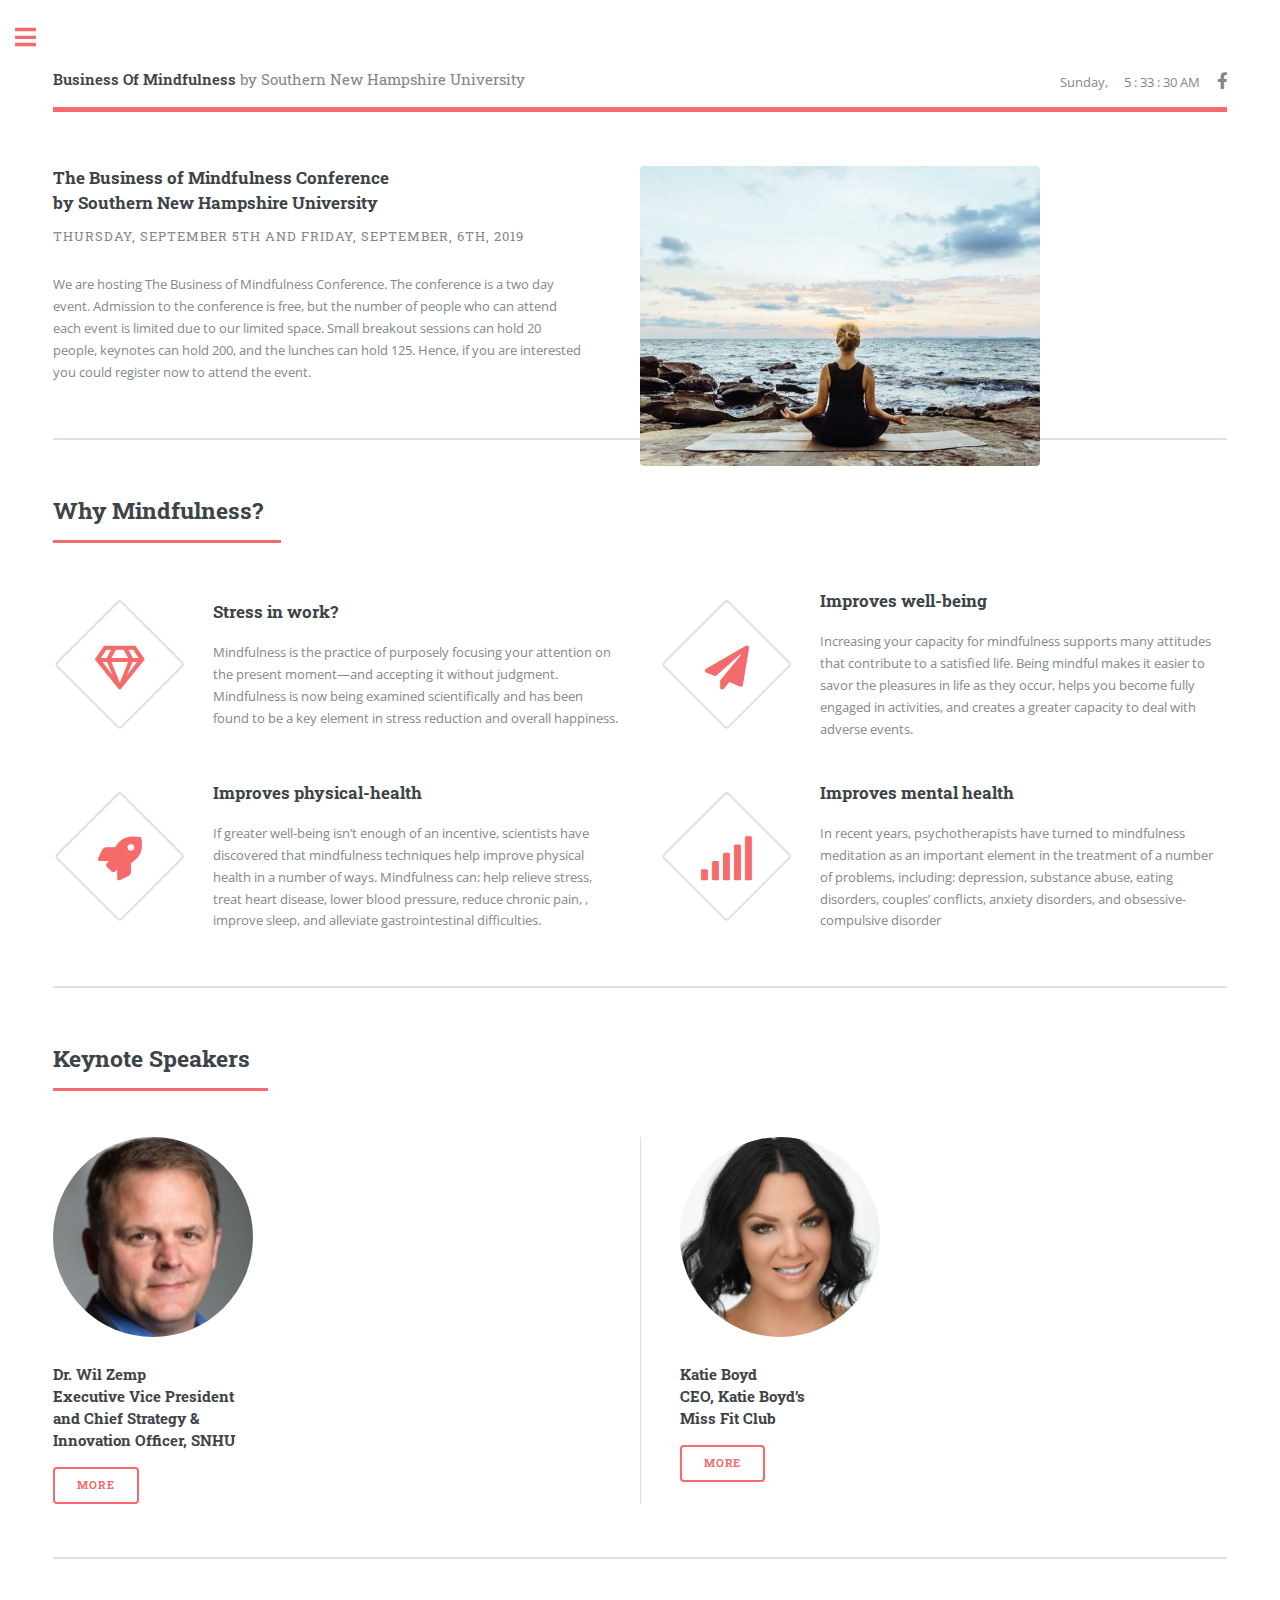
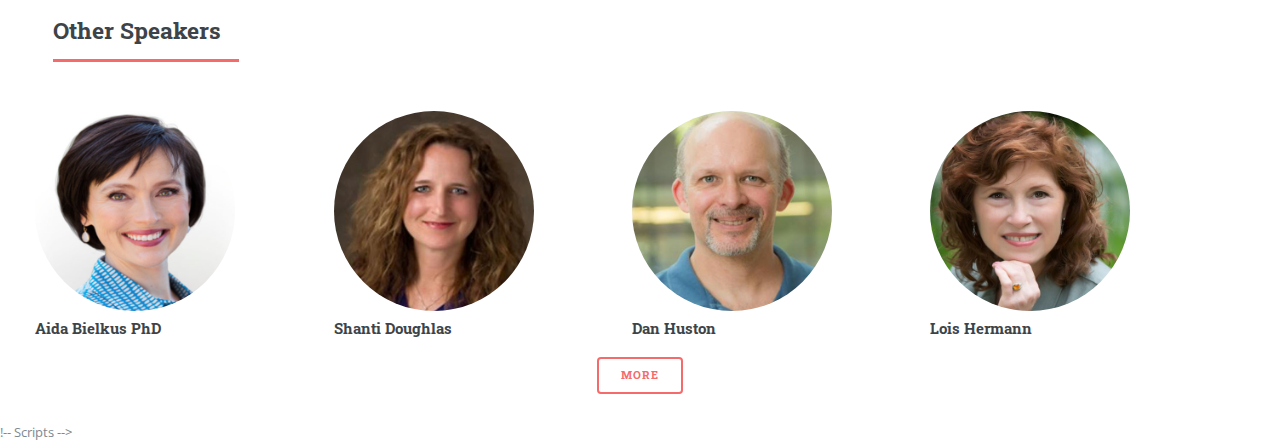
==== index.html @ 76f5b489 "First Version Commit" ====
<!DOCTYPE HTML>
<!--
	Editorial by HTML5 UP
	html5up.net | @ajlkn
	Free for personal and commercial use under the CCA 3.0 license (html5up.net/license)
-->
<html>
<head>
    <title>Business Of Mindfulness</title>
    <meta charset="utf-8"/>
    <meta name="viewport" content="width=device-width, initial-scale=1, user-scalable=no"/>
    <link rel="stylesheet" href="assets/css/main.css"/>
</head>
<body >



<!-- Wrapper -->
<div id="wrapper" >

    <!-- Main -->
    <div id="main">
        <div class="inner">
            <!-- Header -->
            <header id="header">
                <a href="index.html" class="logo"><strong>Business Of Mindfulness</strong> by Southern New Hampshire
                    University</a>
                <ul class="icons">
                    <li><span id="demo1"></span></li>
                    <li><span id="demo2"></span></li>
                    <li><a href="#" class="icon brands fa-facebook-f"><span class="label">Facebook</span></a></li>
                </ul>
            </header>



            <!-- Banner -->
            <section id="banner">
                <div class="content">
                    <header>
                        <h3>The Business of Mindfulness Conference<br/>
                            by Southern New Hampshire University</h3>
                        <p>Thursday, September 5th and Friday, September, 6th, 2019</p>
                    </header>
                    <p align="left">We are hosting The Business of Mindfulness Conference. The conference is a two day
                        event.
                        Admission to the conference is free, but the number of people who can
                        attend each event is limited due to our limited space. Small breakout sessions can hold 20
                        people, keynotes
                        can hold 200, and the lunches can hold 125. Hence, if you are interested you could
                        register now to attend the event.</p>
                </div>
                <span class="image"><img src="images/pic10.jpg" alt=""/></span>
            </section>

            <!-- Section -->
            <section>
                <header class="major">
                    <h2>Why Mindfulness?</h2>
                </header>
                <div class="features">
                    <article>
                        <span class="icon fa-gem"></span>
                        <div class="content">
                            <h3>Stress in work?</h3>
                            <p>
                                Mindfulness is the practice of purposely focusing your attention on the present
                                moment—and accepting it without judgment. Mindfulness is now being examined
                                scientifically and has been found to be a key element in stress reduction and overall
                                happiness.</p>
                        </div>
                    </article>
                    <article>
                        <span class="icon solid fa-paper-plane"></span>
                        <div class="content">
                            <h3>Improves well-being</h3>
                            <p>Increasing your capacity for mindfulness supports many attitudes that contribute to a
                                satisfied life. Being mindful makes it easier to savor the pleasures in life as they
                                occur, helps you become fully engaged in activities, and creates a greater capacity to
                                deal with adverse events.</p>
                        </div>
                    </article>
                    <article>
                        <span class="icon solid fa-rocket"></span>
                        <div class="content">
                            <h3>Improves physical-health</h3>
                            <p> If greater well-being isn’t enough of an incentive, scientists have discovered that
                                mindfulness techniques help improve physical health in a number of ways. Mindfulness
                                can: help relieve stress, treat heart disease, lower blood pressure, reduce chronic
                                pain, , improve sleep, and alleviate gastrointestinal difficulties.</p>
                        </div>
                    </article>
                    <article>
                        <span class="icon solid fa-signal"></span>
                        <div class="content">
                            <h3>Improves mental health</h3>
                            <p> In recent years, psychotherapists have turned to mindfulness meditation as an important
                                element in the treatment of a number of problems, including: depression, substance
                                abuse, eating disorders, couples’ conflicts, anxiety disorders, and obsessive-compulsive
                                disorder</p>
                        </div>
                    </article>
                </div>
            </section>

            <!-- Section -->
            <section>
                <header class="major">
                    <h2>Keynote Speakers</h2>
                </header>
                <div class="posts">


                    <article>
                        <a href="#" class="image"><img src="images/pic05.jpg"  alt="" /></a>
                        <h4>Dr. Wil Zemp<br>
                            Executive Vice President<br>
                            and Chief Strategy &<br>
                            Innovation Officer, SNHU</h4>

                        <ul class="actions">
                            <li><a href="speakers.html" class="button">More</a></li>
                        </ul>
                    </article>
                    <article>
                        <a href="#" class="image"><img src="images/pic06.jpg"  alt=""/></a>
                        <h4>Katie Boyd<br>
                            CEO, Katie Boyd’s<br>
                            Miss Fit Club
                        </h4>

                        <ul class="actions">
                            <li><a href="speakers.html" class="button">More</a></li>
                        </ul>
                    </article>
                </div>
            </section>

            <section>
                <header class="major">
                    <h2>Other Speakers</h2>
                </header>
                <div class="lastrow">

                    <div class="row">
                        <div class="column">

                            <img src="images/pic12.jpg" alt="" >
                            <h4>Aida Bielkus PhD<br></h4>
                        </div>
                        <div class="column">
                            <img src="images/pic13.jpg" alt="" >
                            <h4>Shanti Doughlas
                            </h4>
                        </div>
                        <div class="column">
                            <img src="images/pic14.jpg" alt="" >
                            <h4>Dan Huston</h4>
                        </div>
                        <div class="column">
                            <img src="images/pic15.jpg" alt="" >
                            <h4>Lois Hermann</h4>
                        </div>

                </div>
                </div>
                <div class="presentersmore">
                    <a href="speakers.html" class="button">More</a>
                </div>
            </section>

        </div>
    </div>

    <!-- Sidebar -->
    <div id="sidebar">
        <div class="inner">

            <!-- Search -->
            <section id="search" class="alt">
                <form method="post" action="#">
                    <input type="text" name="query" id="query" placeholder="Search"/>
                </form>
            </section>

            <!-- Menu -->
            <nav id="menu">
                <header class="major">
                    <h2>Menu</h2>
                </header>
                <ul>
                    <li><a href="index.html">Homepage</a></li>
                    <li><a href="details.html">Details</a></li>
                    <li>
                        <span class="opener">Mindfulness Team</span>
                        <ul>
                            <li><a href="#">Keynote Speakers </a></li>
                            <li><a href="#">Other Speakers</a></li>
                            <li><a href="Team.html">Team</a></li>
                        </ul>
                    </li>
                    <li><a href="registration.html">Registration</a></li>
                    
                </ul>
            </nav>

            <!-- Section -->
            <section>
                <header class="major">
                    <h2>More about SNHU</h2>
                </header>
                <div class="mini-posts">
                    <article>
                        <a href="#" class="image"><img src="images/pic09.jpg" alt=""/></a>

                    </article>
                    <article>
                        <a href="#" class="map">
                            <iframe src="https://www.google.com/maps/embed?pb=!1m18!1m12!1m3
                            !1d2916.0313027318794!2d-71.45537228507582!3d43.040772879147134!2m3!1f0!2
                            f0!3f0!3m2!1i1024!2i768!4f13.1!3m3!1m2!1s0x89e24595182c672d%3A0x1af9c9f4bffd579e!
                            2sSouthern+New+Hampshire+University!5e0!3m2!1sen!2sus!4v1564766347935!5m2!1sen!2sus"
                                    width="288" height="174" frameborder="0" style="border:0" allowfullscreen></iframe>
                        </a>

                    </article>
                    <article>
                        <iframe src="https://calendar.google.com/calendar/embed?src=ko98ft6c2knrm0hhfdl5lnqvik%40group.calendar.google.com&ctz=America%2FNew_York"
                                style="border: 0" width="288" height="174" frameborder="0" scrolling="no"></iframe>

                    </article>

                </div>

            </section>

            <!-- Section -->
            <section>
                <header class="major">
                    <h2>Get in touch</h2>
                </header>
                <p>Contact us to know more about the event and why you should register</p>
                <ul class="contact">
                    <li class="icon solid fa-envelope"><a href="#">information@mindfulness.com</a></li>
                    <li class="icon solid fa-phone">(603)4503-345</li>
                    <li class="icon solid fa-home">2500 N River Rd,<br/>
                        Hooksett, NH 03106
                    </li>
                </ul>
            </section>

            <!-- Footer -->
            <footer id="footer">
                <p class="copyright">&copy; Untitled. All rights reserved, Developer: Shova Niraula </p>
            </footer>

        </div>
    </div>

</div>
!-- Scripts -->
<script src="assets/js/jquery.min.js"></script>
<script src="assets/js/browser.min.js"></script>
<script src="assets/js/breakpoints.min.js"></script>
<script src="assets/js/util.js"></script>
<script src="assets/js/main.js"></script>
<script src="assets/js/datetime.js"></script>
<script src="assets/js/readmore.js"></script>
</body>
</html>
---- assets/css/main.css ----
@import url(fontawesome-all.min.css);
@import url("https://fonts.googleapis.com/css?family=Open+Sans:400,600,400italic,600italic|Roboto+Slab:400,700");

/*
	Editorial by HTML5 UP
	html5up.net | @ajlkn
	Free for personal and commercial use under the CCA 3.0 license (html5up.net/license)
*/

html, body, div, span, applet, object,
iframe, h1, h2, h3, h4, h5, h6, p, blockquote,
pre, a, abbr, acronym, address, big, cite,
code, del, dfn, em, img, ins, kbd, q, s, samp,
small, strike, strong, sub, sup, tt, var, b,
u, i, center, dl, dt, dd, ol, ul, li, fieldset,
form, label, legend, table, caption, tbody,
tfoot, thead, tr, th, td, article, aside,
canvas, details, embed, figure, figcaption,
footer, header, hgroup, menu, nav, output, ruby,
section, summary, time, mark, audio, video {
	margin: 0;
	padding: 0;
	border: 0;
	font-size: 100%;
	font: inherit;
	vertical-align: baseline;}

article, aside, details, figcaption, figure,
footer, header, hgroup, menu, nav, section {
	display: block;}

body {
	line-height: 1;
}

ol, ul {
	list-style: none;
}

blockquote, q {
	quotes: none;
}

	blockquote:before, blockquote:after, q:before, q:after {
		content: '';
		content: none;
	}

table {
	border-collapse: collapse;
	border-spacing: 0;
}

body {
	-webkit-text-size-adjust: none;
}

mark {
	background-color: transparent;
	color: inherit;
}

input::-moz-focus-inner {
	border: 0;
	padding: 0;
}

input, select, textarea {
	-moz-appearance: none;
	-webkit-appearance: none;
	-ms-appearance: none;
	appearance: none;
}

/* Basic */

	@-ms-viewport {
		width: device-width;
	}

	body {
		-ms-overflow-style: scrollbar;
	}

	@media screen and (max-width: 480px) {

		html, body {
			min-width: 320px;
		}

	}

	html {
		box-sizing: border-box;
	}

	*, *:before, *:after {
		box-sizing: inherit;
	}

	body {
		background: #ffffff;
	}

		body.is-preload *, body.is-preload *:before, body.is-preload *:after, body.is-resizing *, body.is-resizing *:before, body.is-resizing *:after {
			-moz-animation: none !important;
			-webkit-animation: none !important;
			-ms-animation: none !important;
			animation: none !important;
			-moz-transition: none !important;
			-webkit-transition: none !important;
			-ms-transition: none !important;
			transition: none !important;
		}

/* Type */

	body, input, select, textarea {
		color: #7f888f;
		font-family: "Open Sans", sans-serif;
		font-size: 13pt;
		font-weight: 400;
		line-height: 1.65;
	}

		@media screen and (max-width: 1680px) {

			body, input, select, textarea {
				font-size: 11pt;
			}

		}

		@media screen and (max-width: 1280px) {

			body, input, select, textarea {
				font-size: 10pt;
			}

		}

		@media screen and (max-width: 360px) {

			body, input, select, textarea {
				font-size: 9pt;
			}

		}

	a {
		-moz-transition: color 0.2s ease-in-out, border-bottom-color 0.2s ease-in-out;
		-webkit-transition: color 0.2s ease-in-out, border-bottom-color 0.2s ease-in-out;
		-ms-transition: color 0.2s ease-in-out, border-bottom-color 0.2s ease-in-out;
		transition: color 0.2s ease-in-out, border-bottom-color 0.2s ease-in-out;
		border-bottom: dotted 1px;
		color: #f56a6a;
		text-decoration: none;
	}

		a:hover {
			border-bottom-color: #f56a6a;
			color: #f56a6a !important;
		}

			a:hover strong {
				color: inherit;
			}

	strong, b {
		color: #3d4449;
		font-weight: 600;
	}

	em, i {
		font-style: italic;
	}

	p {
		margin: 0 0 2em 0;
	}

	h1, h2, h3, h4, h5, h6 {
		color: #3d4449;
		font-family: "Roboto Slab", serif;
		font-weight: 700;
		line-height: 1.5;
		margin: 0 0 1em 0;
	}

		h1 a, h2 a, h3 a, h4 a, h5 a, h6 a {
			color: inherit;
			text-decoration: none;
			border-bottom: 0;
		}

	h1 {
		font-size: 4em;
		margin: 0 0 0.5em 0;
		line-height: 1.3;
	}

	h2 {
		font-size: 1.75em;
	}

	h3 {
		font-size: 1.25em;
	}

	h4 {
		font-size: 1.1em;
	}

	h5 {
		font-size: 0.9em;
	}

	h6 {
		font-size: 0.7em;
	}

	@media screen and (max-width: 1680px) {

		h1 {
			font-size: 3.5em;
		}

	}

	@media screen and (max-width: 980px) {

		h1 {
			font-size: 3.25em;
		}

	}

	@media screen and (max-width: 736px) {

		h1 {
			font-size: 2em;
			line-height: 1.4;
		}

		h2 {
			font-size: 1.5em;
		}

	}

	sub {
		font-size: 0.8em;
		position: relative;
		top: 0.5em;
	}

	sup {
		font-size: 0.8em;
		position: relative;
		top: -0.5em;
	}

	blockquote {
		border-left: solid 3px rgba(210, 215, 217, 0.75);
		font-style: italic;
		margin: 0 0 2em 0;
		padding: 0.5em 0 0.5em 2em;
	}

	code {
		background: rgba(230, 235, 237, 0.25);
		border-radius: 0.375em;
		border: solid 1px rgba(210, 215, 217, 0.75);
		font-family: "Courier New", monospace;
		font-size: 0.9em;
		margin: 0 0.25em;
		padding: 0.25em 0.65em;
	}

	pre {
		-webkit-overflow-scrolling: touch;
		font-family: "Courier New", monospace;
		font-size: 0.9em;
		margin: 0 0 2em 0;
	}

		pre code {
			display: block;
			line-height: 1.75;
			padding: 1em 1.5em;
			overflow-x: auto;
		}

	hr {
		border: 0;
		border-bottom: solid 1px rgba(210, 215, 217, 0.75);
		margin: 2em 0;
	}

		hr.major {
			margin: 3em 0;
		}

	.align-left {
		text-align: left;
	}

	.align-center {
		text-align: center;
	}

	.align-right {
		text-align: right;
	}

/* Row */

	.row {
		display: flex;
		flex-wrap: wrap;
		box-sizing: border-box;
		align-items: stretch;
	}

		.row > * {
			box-sizing: border-box;
		}

		.row.gtr-uniform > * > :last-child {
			margin-bottom: 0;
		}

		.row.aln-left {
			justify-content: flex-start;
		}

		.row.aln-center {
			justify-content: center;
		}

		.row.aln-right {
			justify-content: flex-end;
		}

		.row.aln-top {
			align-items: flex-start;
		}

		.row.aln-middle {
			align-items: center;
		}

		.row.aln-bottom {
			align-items: flex-end;
		}

		.row > .imp {
			order: -1;
		}

		.row > .col-1 {
			width: 8.33333%;
		}

		.row > .off-1 {
			margin-left: 8.33333%;
		}

		.row > .col-2 {
			width: 16.66667%;
		}

		.row > .off-2 {
			margin-left: 16.66667%;
		}

		.row > .col-3 {
			width: 25%;
		}

		.row > .off-3 {
			margin-left: 25%;
		}

		.row > .col-4 {
			width: 33.33333%;
		}

		.row > .off-4 {
			margin-left: 33.33333%;
		}

		.row > .col-5 {
			width: 41.66667%;
		}

		.row > .off-5 {
			margin-left: 41.66667%;
		}

		.row > .col-6 {
			width: 50%;
		}

		.row > .off-6 {
			margin-left: 50%;
		}

		.row > .col-7 {
			width: 58.33333%;
		}

		.row > .off-7 {
			margin-left: 58.33333%;
		}

		.row > .col-8 {
			width: 66.66667%;
		}

		.row > .off-8 {
			margin-left: 66.66667%;
		}

		.row > .col-9 {
			width: 75%;
		}

		.row > .off-9 {
			margin-left: 75%;
		}

		.row > .col-10 {
			width: 83.33333%;
		}

		.row > .off-10 {
			margin-left: 83.33333%;
		}

		.row > .col-11 {
			width: 91.66667%;
		}

		.row > .off-11 {
			margin-left: 91.66667%;
		}

		.row > .col-12 {
			width: 100%;
		}

		.row > .off-12 {
			margin-left: 100%;
		}

		.row.gtr-0 {
			margin-top: 0;
			margin-left: 0em;
		}

			.row.gtr-0 > * {
				padding: 0 0 0 0em;
			}

			.row.gtr-0.gtr-uniform {
				margin-top: 0em;
			}

				.row.gtr-0.gtr-uniform > * {
					padding-top: 0em;
				}

		.row.gtr-25 {
			margin-top: 0;
			margin-left: -0.375em;
		}

			.row.gtr-25 > * {
				padding: 0 0 0 0.375em;
			}

			.row.gtr-25.gtr-uniform {
				margin-top: -0.375em;
			}

				.row.gtr-25.gtr-uniform > * {
					padding-top: 0.375em;
				}

		.row.gtr-50 {
			margin-top: 0;
			margin-left: -0.75em;
		}

			.row.gtr-50 > * {
				padding: 0 0 0 0.75em;
			}

			.row.gtr-50.gtr-uniform {
				margin-top: -0.75em;
			}

				.row.gtr-50.gtr-uniform > * {
					padding-top: 0.75em;
				}

		.row {
			margin-top: 0;
			margin-left: -1.5em;
		}

			.row > * {
				padding: 0 0 0 1.5em;
			}

			.row.gtr-uniform {
				margin-top: -1.5em;
			}

				.row.gtr-uniform > * {
					padding-top: 1.5em;
				}

		.row.gtr-150 {
			margin-top: 0;
			margin-left: -2.25em;
		}

			.row.gtr-150 > * {
				padding: 0 0 0 2.25em;
			}

			.row.gtr-150.gtr-uniform {
				margin-top: -2.25em;
			}

				.row.gtr-150.gtr-uniform > * {
					padding-top: 2.25em;
				}

		.row.gtr-200 {
			margin-top: 0;
			margin-left: -3em;
		}

			.row.gtr-200 > * {
				padding: 0 0 0 3em;
			}

			.row.gtr-200.gtr-uniform {
				margin-top: -3em;
			}

				.row.gtr-200.gtr-uniform > * {
					padding-top: 3em;
				}

		@media screen and (max-width: 1680px) {

			.row {
				display: flex;
				flex-wrap: wrap;
				box-sizing: border-box;
				align-items: stretch;
			}

				.row > * {
					box-sizing: border-box;
				}

				.row.gtr-uniform > * > :last-child {
					margin-bottom: 0;
				}

				.row.aln-left {
					justify-content: flex-start;
				}

				.row.aln-center {
					justify-content: center;
				}

				.row.aln-right {
					justify-content: flex-end;
				}

				.row.aln-top {
					align-items: flex-start;
				}

				.row.aln-middle {
					align-items: center;
				}

				.row.aln-bottom {
					align-items: flex-end;
				}

				.row > .imp-xlarge {
					order: -1;
				}

				.row > .col-1-xlarge {
					width: 8.33333%;
				}

				.row > .off-1-xlarge {
					margin-left: 8.33333%;
				}

				.row > .col-2-xlarge {
					width: 16.66667%;
				}

				.row > .off-2-xlarge {
					margin-left: 16.66667%;
				}

				.row > .col-3-xlarge {
					width: 25%;
				}

				.row > .off-3-xlarge {
					margin-left: 25%;
				}

				.row > .col-4-xlarge {
					width: 33.33333%;
				}

				.row > .off-4-xlarge {
					margin-left: 33.33333%;
				}

				.row > .col-5-xlarge {
					width: 41.66667%;
				}

				.row > .off-5-xlarge {
					margin-left: 41.66667%;
				}

				.row > .col-6-xlarge {
					width: 50%;
				}

				.row > .off-6-xlarge {
					margin-left: 50%;
				}

				.row > .col-7-xlarge {
					width: 58.33333%;
				}

				.row > .off-7-xlarge {
					margin-left: 58.33333%;
				}

				.row > .col-8-xlarge {
					width: 66.66667%;
				}

				.row > .off-8-xlarge {
					margin-left: 66.66667%;
				}

				.row > .col-9-xlarge {
					width: 75%;
				}

				.row > .off-9-xlarge {
					margin-left: 75%;
				}

				.row > .col-10-xlarge {
					width: 83.33333%;
				}

				.row > .off-10-xlarge {
					margin-left: 83.33333%;
				}

				.row > .col-11-xlarge {
					width: 91.66667%;
				}

				.row > .off-11-xlarge {
					margin-left: 91.66667%;
				}

				.row > .col-12-xlarge {
					width: 100%;
				}

				.row > .off-12-xlarge {
					margin-left: 100%;
				}

				.row.gtr-0 {
					margin-top: 0;
					margin-left: 0em;
				}

					.row.gtr-0 > * {
						padding: 0 0 0 0em;
					}

					.row.gtr-0.gtr-uniform {
						margin-top: 0em;
					}

						.row.gtr-0.gtr-uniform > * {
							padding-top: 0em;
						}

				.row.gtr-25 {
					margin-top: 0;
					margin-left: -0.375em;
				}

					.row.gtr-25 > * {
						padding: 0 0 0 0.375em;
					}

					.row.gtr-25.gtr-uniform {
						margin-top: -0.375em;
					}

						.row.gtr-25.gtr-uniform > * {
							padding-top: 0.375em;
						}

				.row.gtr-50 {
					margin-top: 0;
					margin-left: -0.75em;
				}

					.row.gtr-50 > * {
						padding: 0 0 0 0.75em;
					}

					.row.gtr-50.gtr-uniform {
						margin-top: -0.75em;
					}

						.row.gtr-50.gtr-uniform > * {
							padding-top: 0.75em;
						}

				.row {
					margin-top: 0;
					margin-left: -1.5em;
				}

					.row > * {
						padding: 0 0 0 1.5em;
					}

					.row.gtr-uniform {
						margin-top: -1.5em;
					}

						.row.gtr-uniform > * {
							padding-top: 1.5em;
						}

				.row.gtr-150 {
					margin-top: 0;
					margin-left: -2.25em;
				}

					.row.gtr-150 > * {
						padding: 0 0 0 2.25em;
					}

					.row.gtr-150.gtr-uniform {
						margin-top: -2.25em;
					}

						.row.gtr-150.gtr-uniform > * {
							padding-top: 2.25em;
						}

				.row.gtr-200 {
					margin-top: 0;
					margin-left: -3em;
				}

					.row.gtr-200 > * {
						padding: 0 0 0 3em;
					}

					.row.gtr-200.gtr-uniform {
						margin-top: -3em;
					}

						.row.gtr-200.gtr-uniform > * {
							padding-top: 3em;
						}

		}

		@media screen and (max-width: 1280px) {

			.row {
				display: flex;
				flex-wrap: wrap;
				box-sizing: border-box;
				align-items: stretch;
			}

				.row > * {
					box-sizing: border-box;
				}

				.row.gtr-uniform > * > :last-child {
					margin-bottom: 0;
				}

				.row.aln-left {
					justify-content: flex-start;
				}

				.row.aln-center {
					justify-content: center;
				}

				.row.aln-right {
					justify-content: flex-end;
				}

				.row.aln-top {
					align-items: flex-start;
				}

				.row.aln-middle {
					align-items: center;
				}

				.row.aln-bottom {
					align-items: flex-end;
				}

				.row > .imp-large {
					order: -1;
				}

				.row > .col-1-large {
					width: 8.33333%;
				}

				.row > .off-1-large {
					margin-left: 8.33333%;
				}

				.row > .col-2-large {
					width: 16.66667%;
				}

				.row > .off-2-large {
					margin-left: 16.66667%;
				}

				.row > .col-3-large {
					width: 25%;
				}

				.row > .off-3-large {
					margin-left: 25%;
				}

				.row > .col-4-large {
					width: 33.33333%;
				}

				.row > .off-4-large {
					margin-left: 33.33333%;
				}

				.row > .col-5-large {
					width: 41.66667%;
				}

				.row > .off-5-large {
					margin-left: 41.66667%;
				}

				.row > .col-6-large {
					width: 50%;
				}

				.row > .off-6-large {
					margin-left: 50%;
				}

				.row > .col-7-large {
					width: 58.33333%;
				}

				.row > .off-7-large {
					margin-left: 58.33333%;
				}

				.row > .col-8-large {
					width: 66.66667%;
				}

				.row > .off-8-large {
					margin-left: 66.66667%;
				}

				.row > .col-9-large {
					width: 75%;
				}

				.row > .off-9-large {
					margin-left: 75%;
				}

				.row > .col-10-large {
					width: 83.33333%;
				}

				.row > .off-10-large {
					margin-left: 83.33333%;
				}

				.row > .col-11-large {
					width: 91.66667%;
				}

				.row > .off-11-large {
					margin-left: 91.66667%;
				}

				.row > .col-12-large {
					width: 100%;
				}

				.row > .off-12-large {
					margin-left: 100%;
				}

				.row.gtr-0 {
					margin-top: 0;
					margin-left: 0em;
				}

					.row.gtr-0 > * {
						padding: 0 0 0 0em;
					}

					.row.gtr-0.gtr-uniform {
						margin-top: 0em;
					}

						.row.gtr-0.gtr-uniform > * {
							padding-top: 0em;
						}

				.row.gtr-25 {
					margin-top: 0;
					margin-left: -0.375em;
				}

					.row.gtr-25 > * {
						padding: 0 0 0 0.375em;
					}

					.row.gtr-25.gtr-uniform {
						margin-top: -0.375em;
					}

						.row.gtr-25.gtr-uniform > * {
							padding-top: 0.375em;
						}

				.row.gtr-50 {
					margin-top: 0;
					margin-left: -0.75em;
				}

					.row.gtr-50 > * {
						padding: 0 0 0 0.75em;
					}

					.row.gtr-50.gtr-uniform {
						margin-top: -0.75em;
					}

						.row.gtr-50.gtr-uniform > * {
							padding-top: 0.75em;
						}

				.row {
					margin-top: 0;
					margin-left: -1.5em;
				}

					.row > * {
						padding: 0 0 0 1.5em;
					}

					.row.gtr-uniform {
						margin-top: -1.5em;
					}

						.row.gtr-uniform > * {
							padding-top: 1.5em;
						}

				.row.gtr-150 {
					margin-top: 0;
					margin-left: -2.25em;
				}

					.row.gtr-150 > * {
						padding: 0 0 0 2.25em;
					}

					.row.gtr-150.gtr-uniform {
						margin-top: -2.25em;
					}

						.row.gtr-150.gtr-uniform > * {
							padding-top: 2.25em;
						}

				.row.gtr-200 {
					margin-top: 0;
					margin-left: -3em;
				}

					.row.gtr-200 > * {
						padding: 0 0 0 3em;
					}

					.row.gtr-200.gtr-uniform {
						margin-top: -3em;
					}

						.row.gtr-200.gtr-uniform > * {
							padding-top: 3em;
						}

		}

		@media screen and (max-width: 980px) {

			.row {
				display: flex;
				flex-wrap: wrap;
				box-sizing: border-box;
				align-items: stretch;
			}

				.row > * {
					box-sizing: border-box;
				}

				.row.gtr-uniform > * > :last-child {
					margin-bottom: 0;
				}

				.row.aln-left {
					justify-content: flex-start;
				}

				.row.aln-center {
					justify-content: center;
				}

				.row.aln-right {
					justify-content: flex-end;
				}

				.row.aln-top {
					align-items: flex-start;
				}

				.row.aln-middle {
					align-items: center;
				}

				.row.aln-bottom {
					align-items: flex-end;
				}

				.row > .imp-medium {
					order: -1;
				}

				.row > .col-1-medium {
					width: 8.33333%;
				}

				.row > .off-1-medium {
					margin-left: 8.33333%;
				}

				.row > .col-2-medium {
					width: 16.66667%;
				}

				.row > .off-2-medium {
					margin-left: 16.66667%;
				}

				.row > .col-3-medium {
					width: 25%;
				}

				.row > .off-3-medium {
					margin-left: 25%;
				}

				.row > .col-4-medium {
					width: 33.33333%;
				}

				.row > .off-4-medium {
					margin-left: 33.33333%;
				}

				.row > .col-5-medium {
					width: 41.66667%;
				}

				.row > .off-5-medium {
					margin-left: 41.66667%;
				}

				.row > .col-6-medium {
					width: 50%;
				}

				.row > .off-6-medium {
					margin-left: 50%;
				}

				.row > .col-7-medium {
					width: 58.33333%;
				}

				.row > .off-7-medium {
					margin-left: 58.33333%;
				}

				.row > .col-8-medium {
					width: 66.66667%;
				}

				.row > .off-8-medium {
					margin-left: 66.66667%;
				}

				.row > .col-9-medium {
					width: 75%;
				}

				.row > .off-9-medium {
					margin-left: 75%;
				}

				.row > .col-10-medium {
					width: 83.33333%;
				}

				.row > .off-10-medium {
					margin-left: 83.33333%;
				}

				.row > .col-11-medium {
					width: 91.66667%;
				}

				.row > .off-11-medium {
					margin-left: 91.66667%;
				}

				.row > .col-12-medium {
					width: 100%;
				}

				.row > .off-12-medium {
					margin-left: 100%;
				}

				.row.gtr-0 {
					margin-top: 0;
					margin-left: 0em;
				}

					.row.gtr-0 > * {
						padding: 0 0 0 0em;
					}

					.row.gtr-0.gtr-uniform {
						margin-top: 0em;
					}

						.row.gtr-0.gtr-uniform > * {
							padding-top: 0em;
						}

				.row.gtr-25 {
					margin-top: 0;
					margin-left: -0.375em;
				}

					.row.gtr-25 > * {
						padding: 0 0 0 0.375em;
					}

					.row.gtr-25.gtr-uniform {
						margin-top: -0.375em;
					}

						.row.gtr-25.gtr-uniform > * {
							padding-top: 0.375em;
						}

				.row.gtr-50 {
					margin-top: 0;
					margin-left: -0.75em;
				}

					.row.gtr-50 > * {
						padding: 0 0 0 0.75em;
					}

					.row.gtr-50.gtr-uniform {
						margin-top: -0.75em;
					}

						.row.gtr-50.gtr-uniform > * {
							padding-top: 0.75em;
						}

				.row {
					margin-top: 0;
					margin-left: -1.5em;
				}

					.row > * {
						padding: 0 0 0 1.5em;
					}

					.row.gtr-uniform {
						margin-top: -1.5em;
					}

						.row.gtr-uniform > * {
							padding-top: 1.5em;
						}

				.row.gtr-150 {
					margin-top: 0;
					margin-left: -2.25em;
				}

					.row.gtr-150 > * {
						padding: 0 0 0 2.25em;
					}

					.row.gtr-150.gtr-uniform {
						margin-top: -2.25em;
					}

						.row.gtr-150.gtr-uniform > * {
							padding-top: 2.25em;
						}

				.row.gtr-200 {
					margin-top: 0;
					margin-left: -3em;
				}

					.row.gtr-200 > * {
						padding: 0 0 0 3em;
					}

					.row.gtr-200.gtr-uniform {
						margin-top: -3em;
					}

						.row.gtr-200.gtr-uniform > * {
							padding-top: 3em;
						}

		}

		@media screen and (max-width: 736px) {

			.row {
				display: flex;
				flex-wrap: wrap;
				box-sizing: border-box;
				align-items: stretch;
			}

				.row > * {
					box-sizing: border-box;
				}

				.row.gtr-uniform > * > :last-child {
					margin-bottom: 0;
				}

				.row.aln-left {
					justify-content: flex-start;
				}

				.row.aln-center {
					justify-content: center;
				}

				.row.aln-right {
					justify-content: flex-end;
				}

				.row.aln-top {
					align-items: flex-start;
				}

				.row.aln-middle {
					align-items: center;
				}

				.row.aln-bottom {
					align-items: flex-end;
				}

				.row > .imp-small {
					order: -1;
				}

				.row > .col-1-small {
					width: 8.33333%;
				}

				.row > .off-1-small {
					margin-left: 8.33333%;
				}

				.row > .col-2-small {
					width: 16.66667%;
				}

				.row > .off-2-small {
					margin-left: 16.66667%;
				}

				.row > .col-3-small {
					width: 25%;
				}

				.row > .off-3-small {
					margin-left: 25%;
				}

				.row > .col-4-small {
					width: 33.33333%;
				}

				.row > .off-4-small {
					margin-left: 33.33333%;
				}

				.row > .col-5-small {
					width: 41.66667%;
				}

				.row > .off-5-small {
					margin-left: 41.66667%;
				}

				.row > .col-6-small {
					width: 50%;
				}

				.row > .off-6-small {
					margin-left: 50%;
				}

				.row > .col-7-small {
					width: 58.33333%;
				}

				.row > .off-7-small {
					margin-left: 58.33333%;
				}

				.row > .col-8-small {
					width: 66.66667%;
				}

				.row > .off-8-small {
					margin-left: 66.66667%;
				}

				.row > .col-9-small {
					width: 75%;
				}

				.row > .off-9-small {
					margin-left: 75%;
				}

				.row > .col-10-small {
					width: 83.33333%;
				}

				.row > .off-10-small {
					margin-left: 83.33333%;
				}

				.row > .col-11-small {
					width: 91.66667%;
				}

				.row > .off-11-small {
					margin-left: 91.66667%;
				}

				.row > .col-12-small {
					width: 100%;
				}

				.row > .off-12-small {
					margin-left: 100%;
				}

				.row.gtr-0 {
					margin-top: 0;
					margin-left: 0em;
				}

					.row.gtr-0 > * {
						padding: 0 0 0 0em;
					}

					.row.gtr-0.gtr-uniform {
						margin-top: 0em;
					}

						.row.gtr-0.gtr-uniform > * {
							padding-top: 0em;
						}

				.row.gtr-25 {
					margin-top: 0;
					margin-left: -0.375em;
				}

					.row.gtr-25 > * {
						padding: 0 0 0 0.375em;
					}

					.row.gtr-25.gtr-uniform {
						margin-top: -0.375em;
					}

						.row.gtr-25.gtr-uniform > * {
							padding-top: 0.375em;
						}

				.row.gtr-50 {
					margin-top: 0;
					margin-left: -0.75em;
				}

					.row.gtr-50 > * {
						padding: 0 0 0 0.75em;
					}

					.row.gtr-50.gtr-uniform {
						margin-top: -0.75em;
					}

						.row.gtr-50.gtr-uniform > * {
							padding-top: 0.75em;
						}

				.row {
					margin-top: 0;
					margin-left: -1.5em;
				}

					.row > * {
						padding: 0 0 0 1.5em;
					}

					.row.gtr-uniform {
						margin-top: -1.5em;
					}

						.row.gtr-uniform > * {
							padding-top: 1.5em;
						}

				.row.gtr-150 {
					margin-top: 0;
					margin-left: -2.25em;
				}

					.row.gtr-150 > * {
						padding: 0 0 0 2.25em;
					}

					.row.gtr-150.gtr-uniform {
						margin-top: -2.25em;
					}

						.row.gtr-150.gtr-uniform > * {
							padding-top: 2.25em;
						}

				.row.gtr-200 {
					margin-top: 0;
					margin-left: -3em;
				}

					.row.gtr-200 > * {
						padding: 0 0 0 3em;
					}

					.row.gtr-200.gtr-uniform {
						margin-top: -3em;
					}

						.row.gtr-200.gtr-uniform > * {
							padding-top: 3em;
						}

		}

		@media screen and (max-width: 480px) {

			.row {
				display: flex;
				flex-wrap: wrap;
				box-sizing: border-box;
				align-items: stretch;
			}

				.row > * {
					box-sizing: border-box;
				}

				.row.gtr-uniform > * > :last-child {
					margin-bottom: 0;
				}

				.row.aln-left {
					justify-content: flex-start;
				}

				.row.aln-center {
					justify-content: center;
				}

				.row.aln-right {
					justify-content: flex-end;
				}

				.row.aln-top {
					align-items: flex-start;
				}

				.row.aln-middle {
					align-items: center;
				}

				.row.aln-bottom {
					align-items: flex-end;
				}

				.row > .imp-xsmall {
					order: -1;
				}

				.row > .col-1-xsmall {
					width: 8.33333%;
				}

				.row > .off-1-xsmall {
					margin-left: 8.33333%;
				}

				.row > .col-2-xsmall {
					width: 16.66667%;
				}

				.row > .off-2-xsmall {
					margin-left: 16.66667%;
				}

				.row > .col-3-xsmall {
					width: 25%;
				}

				.row > .off-3-xsmall {
					margin-left: 25%;
				}

				.row > .col-4-xsmall {
					width: 33.33333%;
				}

				.row > .off-4-xsmall {
					margin-left: 33.33333%;
				}

				.row > .col-5-xsmall {
					width: 41.66667%;
				}

				.row > .off-5-xsmall {
					margin-left: 41.66667%;
				}

				.row > .col-6-xsmall {
					width: 50%;
				}

				.row > .off-6-xsmall {
					margin-left: 50%;
				}

				.row > .col-7-xsmall {
					width: 58.33333%;
				}

				.row > .off-7-xsmall {
					margin-left: 58.33333%;
				}

				.row > .col-8-xsmall {
					width: 66.66667%;
				}

				.row > .off-8-xsmall {
					margin-left: 66.66667%;
				}

				.row > .col-9-xsmall {
					width: 75%;
				}

				.row > .off-9-xsmall {
					margin-left: 75%;
				}

				.row > .col-10-xsmall {
					width: 83.33333%;
				}

				.row > .off-10-xsmall {
					margin-left: 83.33333%;
				}

				.row > .col-11-xsmall {
					width: 91.66667%;
				}

				.row > .off-11-xsmall {
					margin-left: 91.66667%;
				}

				.row > .col-12-xsmall {
					width: 100%;
				}

				.row > .off-12-xsmall {
					margin-left: 100%;
				}

				.row.gtr-0 {
					margin-top: 0;
					margin-left: 0em;
				}

					.row.gtr-0 > * {
						padding: 0 0 0 0em;
					}

					.row.gtr-0.gtr-uniform {
						margin-top: 0em;
					}

						.row.gtr-0.gtr-uniform > * {
							padding-top: 0em;
						}

				.row.gtr-25 {
					margin-top: 0;
					margin-left: -0.375em;
				}

					.row.gtr-25 > * {
						padding: 0 0 0 0.375em;
					}

					.row.gtr-25.gtr-uniform {
						margin-top: -0.375em;
					}

						.row.gtr-25.gtr-uniform > * {
							padding-top: 0.375em;
						}

				.row.gtr-50 {
					margin-top: 0;
					margin-left: -0.75em;
				}

					.row.gtr-50 > * {
						padding: 0 0 0 0.75em;
					}

					.row.gtr-50.gtr-uniform {
						margin-top: -0.75em;
					}

						.row.gtr-50.gtr-uniform > * {
							padding-top: 0.75em;
						}

				.row {
					margin-top: 0;
					margin-left: -1.5em;
				}

					.row > * {
						padding: 0 0 0 1.5em;
					}

					.row.gtr-uniform {
						margin-top: -1.5em;
					}

						.row.gtr-uniform > * {
							padding-top: 1.5em;
						}

				.row.gtr-150 {
					margin-top: 0;
					margin-left: -2.25em;
				}

					.row.gtr-150 > * {
						padding: 0 0 0 2.25em;
					}

					.row.gtr-150.gtr-uniform {
						margin-top: -2.25em;
					}

						.row.gtr-150.gtr-uniform > * {
							padding-top: 2.25em;
						}

				.row.gtr-200 {
					margin-top: 0;
					margin-left: -3em;
				}

					.row.gtr-200 > * {
						padding: 0 0 0 3em;
					}

					.row.gtr-200.gtr-uniform {
						margin-top: -3em;
					}

						.row.gtr-200.gtr-uniform > * {
							padding-top: 3em;
						}

		}

/* Section/Article */

	section.special, article.special {
		text-align: center;
	}

	header p {
		font-family: "Roboto Slab", serif;
		font-size: 1em;
		font-weight: 400;
		letter-spacing: 0.075em;
		margin-top: -0.5em;
		text-transform: uppercase;
	}

	header.major > :last-child {
		border-bottom: solid 3px #f56a6a;
		display: inline-block;
		margin: 0 0 2em 0;
		padding: 0 0.75em 0.5em 0;
	}

	header.main > :last-child {
		margin: 0 0 1em 0;
	}

/* Form */

	form {
		margin: 0 0 2em 0;
	}

	label {
		color: #3d4449;
		display: block;
		font-size: 0.9em;
		font-weight: 600;
		margin: 0 0 1em 0;
	}

	input[type="text"],
	input[type="password"],
	input[type="email"],
	input[type="tel"],
	input[type="search"],
	input[type="url"],
	select,
	textarea {
		-moz-appearance: none;
		-webkit-appearance: none;
		-ms-appearance: none;
		appearance: none;
		background: #ffffff;
		border-radius: 0.375em;
		border: none;
		border: solid 1px rgba(210, 215, 217, 0.75);
		color: inherit;
		display: block;
		outline: 0;
		padding: 0 1em;
		text-decoration: none;
		width: 100%;
	}

		input[type="text"]:invalid,
		input[type="password"]:invalid,
		input[type="email"]:invalid,
		input[type="tel"]:invalid,
		input[type="search"]:invalid,
		input[type="url"]:invalid,
		select:invalid,
		textarea:invalid {
			box-shadow: none;
		}

		input[type="text"]:focus,
		input[type="password"]:focus,
		input[type="email"]:focus,
		input[type="tel"]:focus,
		input[type="search"]:focus,
		input[type="url"]:focus,
		select:focus,
		textarea:focus {
			border-color: #f56a6a;
			box-shadow: 0 0 0 1px #f56a6a;
		}

	select {
		background-image: url("data:image/svg+xml;charset=utf8,%3Csvg xmlns='http://www.w3.org/2000/svg' width='40' height='40' preserveAspectRatio='none' viewBox='0 0 40 40'%3E%3Cpath d='M9.4,12.3l10.4,10.4l10.4-10.4c0.2-0.2,0.5-0.4,0.9-0.4c0.3,0,0.6,0.1,0.9,0.4l3.3,3.3c0.2,0.2,0.4,0.5,0.4,0.9 c0,0.4-0.1,0.6-0.4,0.9L20.7,31.9c-0.2,0.2-0.5,0.4-0.9,0.4c-0.3,0-0.6-0.1-0.9-0.4L4.3,17.3c-0.2-0.2-0.4-0.5-0.4-0.9 c0-0.4,0.1-0.6,0.4-0.9l3.3-3.3c0.2-0.2,0.5-0.4,0.9-0.4S9.1,12.1,9.4,12.3z' fill='rgba(210, 215, 217, 0.75)' /%3E%3C/svg%3E");
		background-size: 1.25em;
		background-repeat: no-repeat;
		background-position: calc(100% - 1em) center;
		height: 2.75em;
		padding-right: 2.75em;
		text-overflow: ellipsis;
	}

		select option {
			color: #3d4449;
			background: #ffffff;
		}

		select:focus::-ms-value {
			background-color: transparent;
		}

		select::-ms-expand {
			display: none;
		}

	input[type="text"],
	input[type="password"],
	input[type="email"],
	input[type="tel"],
	input[type="search"],
	input[type="url"],
	select {
		height: 2.75em;
	}

	textarea {
		padding: 0.75em 1em;
	}

	input[type="checkbox"],
	input[type="radio"] {
		-moz-appearance: none;
		-webkit-appearance: none;
		-ms-appearance: none;
		appearance: none;
		display: block;
		float: left;
		margin-right: -2em;
		opacity: 0;
		width: 1em;
		z-index: -1;
	}

		input[type="checkbox"] + label,
		input[type="radio"] + label {
			text-decoration: none;
			color: #7f888f;
			cursor: pointer;
			display: inline-block;
			font-size: 1em;
			font-weight: 400;
			padding-left: 2.4em;
			padding-right: 0.75em;
			position: relative;
		}

			input[type="checkbox"] + label:before,
			input[type="radio"] + label:before {
				-moz-osx-font-smoothing: grayscale;
				-webkit-font-smoothing: antialiased;
				display: inline-block;
				font-style: normal;
				font-variant: normal;
				text-rendering: auto;
				line-height: 1;
				text-transform: none !important;
				font-family: 'Font Awesome 5 Free';
				font-weight: 900;
			}

			input[type="checkbox"] + label:before,
			input[type="radio"] + label:before {
				background: #ffffff;
				border-radius: 0.375em;
				border: solid 1px rgba(210, 215, 217, 0.75);
				content: '';
				display: inline-block;
				font-size: 0.8em;
				height: 2.0625em;
				left: 0;
				line-height: 2.0625em;
				position: absolute;
				text-align: center;
				top: 0;
				width: 2.0625em;
			}

		input[type="checkbox"]:checked + label:before,
		input[type="radio"]:checked + label:before {
			background: #3d4449;
			border-color: #3d4449;
			color: #ffffff;
			content: '\f00c';
		}

		input[type="checkbox"]:focus + label:before,
		input[type="radio"]:focus + label:before {
			border-color: #f56a6a;
			box-shadow: 0 0 0 1px #f56a6a;
		}

	input[type="checkbox"] + label:before {
		border-radius: 0.375em;
	}

	input[type="radio"] + label:before {
		border-radius: 100%;
	}

	::-webkit-input-placeholder {
		color: #9fa3a6 !important;
		opacity: 1.0;
	}

	:-moz-placeholder {
		color: #9fa3a6 !important;
		opacity: 1.0;
	}

	::-moz-placeholder {
		color: #9fa3a6 !important;
		opacity: 1.0;
	}

	:-ms-input-placeholder {
		color: #9fa3a6 !important;
		opacity: 1.0;
	}

/* Box */

	.box {
		border-radius: 0.375em;
		border: solid 1px rgba(210, 215, 217, 0.75);
		margin-bottom: 2em;
		padding: 1.5em;
	}

		.box > :last-child,
		.box > :last-child > :last-child,
		.box > :last-child > :last-child > :last-child {
			margin-bottom: 0;
		}

		.box.alt {
			border: 0;
			border-radius: 0;
			padding: 0;
		}

/* Icon */

	.icon {
		text-decoration: none;
		border-bottom: none;
		position: relative;
	}

		.icon:before {
			-moz-osx-font-smoothing: grayscale;
			-webkit-font-smoothing: antialiased;
			display: inline-block;
			font-style: normal;
			font-variant: normal;
			text-rendering: auto;
			line-height: 1;
			text-transform: none !important;
			font-family: 'Font Awesome 5 Free';
			font-weight: 400;
		}

		.icon > .label {
			display: none;
		}

		.icon:before {
			line-height: inherit;
		}

		.icon.solid:before {
			font-weight: 900;
		}

		.icon.brands:before {
			font-family: 'Font Awesome 5 Brands';
		}

/* Image */

	.image {
		border-radius:50%;
		border: 0;
		display: inline-block;
		position: relative;
		height:200px;
		width:200px;
	}
    .image img {
			border-radius: 0.375em;
			display: block;
		}

		.image.left, .image.right {
			max-width: 40%;
		}

			.image.left img, .image.right img {
				width: 100%;
			}

		.image.left {
			float: left;
			padding: 0 1.5em 1em 0;
			top: 0.25em;
		}

		.image.right {
			float: right;
			padding: 0 0 1em 1.5em;
			top: 0.25em;
		}

		.image.fit {
			display: block;
			margin: 0 0 2em 0;
			width: 100%;
		}

			.image.fit img {
				width: 100%;
			}

		.image.main {
			display: block;
			margin: 0 0 3em 0;
			width: 100%;
		}

			.image.main img {
				width: 100%;
			}

	a.image {
		overflow: hidden;
	}

		a.image img {
			-moz-transition: -moz-transform 0.2s ease;
			-webkit-transition: -webkit-transform 0.2s ease;
			-ms-transition: -ms-transform 0.2s ease;
			transition: transform 0.2s ease;
		}

		a.image:hover img {
			-moz-transform: scale(1.075);
			-webkit-transform: scale(1.075);
			-ms-transform: scale(1.075);
			transform: scale(1.075);
		}

/* List */

	ol {
		list-style: decimal;
		margin: 0 0 2em 0;
		padding-left: 1.25em;
	}

		ol li {
			padding-left: 0.25em;
		}

	ul {
		list-style: disc;
		margin: 0 0 2em 0;
		padding-left: 1em;
	}

		ul li {
			padding-left: 0.5em;
		}

		ul.alt {
			list-style: none;
			padding-left: 0;
		}

			ul.alt li {
				border-top: solid 1px rgba(210, 215, 217, 0.75);
				padding: 0.5em 0;
			}

				ul.alt li:first-child {
					border-top: 0;
					padding-top: 0;
				}

	dl {
		margin: 0 0 2em 0;
	}

		dl dt {
			display: block;
			font-weight: 600;
			margin: 0 0 1em 0;
		}

		dl dd {
			margin-left: 2em;
		}

/* Actions */

	ul.actions {
		display: -moz-flex;
		display: -webkit-flex;
		display: -ms-flex;
		display: flex;
		cursor: default;
		list-style: none;
		margin-left: -1em;
		padding-left: 0;
	}

		ul.actions li {
			padding: 0 0 0 1em;
			vertical-align: middle;
		}

		ul.actions.special {
			-moz-justify-content: center;
			-webkit-justify-content: center;
			-ms-justify-content: center;
			justify-content: center;
			width: 100%;
			margin-left: 0;
		}

			ul.actions.special li:first-child {
				padding-left: 0;
			}

		ul.actions.stacked {
			-moz-flex-direction: column;
			-webkit-flex-direction: column;
			-ms-flex-direction: column;
			flex-direction: column;
			margin-left: 0;
		}

			ul.actions.stacked li {
				padding: 1.3em 0 0 0;
			}

				ul.actions.stacked li:first-child {
					padding-top: 0;
				}

		ul.actions.fit {
			width: calc(100% + 1em);
		}

			ul.actions.fit li {
				-moz-flex-grow: 1;
				-webkit-flex-grow: 1;
				-ms-flex-grow: 1;
				flex-grow: 1;
				-moz-flex-shrink: 1;
				-webkit-flex-shrink: 1;
				-ms-flex-shrink: 1;
				flex-shrink: 1;
				width: 100%;
			}

				ul.actions.fit li > * {
					width: 100%;
				}

			ul.actions.fit.stacked {
				width: 100%;
			}

/* Icons */

	ul.icons {
		cursor: default;
		list-style: none;
		padding-left: 0;
	}

		ul.icons li {
			display: inline-block;
			padding: 0 1em 0 0;
		}

			ul.icons li:last-child {
				padding-right: 0;
			}

			ul.icons li .icon {
				color: inherit;
			}

				ul.icons li .icon:before {
					font-size: 1.25em;
				}

/* Contact */

	ul.contact {
		list-style: none;
		padding: 0;
	}

		ul.contact li {
			text-decoration: none;
			border-top: solid 1px rgba(210, 215, 217, 0.75);
			margin: 1.5em 0 0 0;
			padding: 1.5em 0 0 3em;
			position: relative;
		}

			ul.contact li:before {
				-moz-osx-font-smoothing: grayscale;
				-webkit-font-smoothing: antialiased;
				display: inline-block;
				font-style: normal;
				font-variant: normal;
				text-rendering: auto;
				line-height: 1;
				text-transform: none !important;
				font-family: 'Font Awesome 5 Free';
				font-weight: 400;
			}

			ul.contact li:before {
				color: #f56a6a;
				display: inline-block;
				font-size: 1.5em;
				height: 1.125em;
				left: 0;
				line-height: 1.125em;
				position: absolute;
				text-align: center;
				top: 1em;
				width: 1.5em;
			}

			ul.contact li:first-child {
				border-top: 0;
				margin-top: 0;
				padding-top: 0;
			}

				ul.contact li:first-child:before {
					top: 0;
				}

			ul.contact li a {
				color: inherit;
			}

/* Pagination */

	ul.pagination {
		cursor: default;
		list-style: none;
		padding-left: 0;
	}

		ul.pagination li {
			display: inline-block;
			padding-left: 0;
			vertical-align: middle;
		}

			ul.pagination li > .page {
				-moz-transition: background-color 0.2s ease-in-out, color 0.2s ease-in-out;
				-webkit-transition: background-color 0.2s ease-in-out, color 0.2s ease-in-out;
				-ms-transition: background-color 0.2s ease-in-out, color 0.2s ease-in-out;
				transition: background-color 0.2s ease-in-out, color 0.2s ease-in-out;
				border-bottom: 0;
				border-radius: 0.375em;
				display: inline-block;
				font-size: 0.8em;
				font-weight: 600;
				height: 2em;
				line-height: 2em;
				margin: 0 0.125em;
				min-width: 2em;
				padding: 0 0.5em;
				text-align: center;
			}

				ul.pagination li > .page.active {
					background-color: #f56a6a;
					color: #ffffff !important;
				}

					ul.pagination li > .page.active:hover {
						background-color: #f67878;
					}

					ul.pagination li > .page.active:active {
						background-color: #f45c5c;
					}

			ul.pagination li:first-child {
				padding-right: 0.75em;
			}

			ul.pagination li:last-child {
				padding-left: 0.75em;
			}

		@media screen and (max-width: 480px) {

			ul.pagination li:nth-child(n+2):nth-last-child(n+2) {
				display: none;
			}

			ul.pagination li:first-child {
				padding-right: 0;
			}

		}

/* Table */

	.table-wrapper {
		-webkit-overflow-scrolling: touch;
		overflow-x: auto;
	}

	table {
		margin: 0 0 2em 0;
		width: 100%;
	}

		table tbody tr {
			border: solid 1px rgba(210, 215, 217, 0.75);
			border-left: 0;
			border-right: 0;
		}

			table tbody tr:nth-child(2n + 1) {
				background-color: rgba(230, 235, 237, 0.25);
			}

		table td {
			padding: 0.75em 0.75em;
		}

		table th {
			color: #3d4449;
			font-size: 0.9em;
			font-weight: 600;
			padding: 0 0.75em 0.75em 0.75em;
			text-align: left;
		}

		table thead {
			border-bottom: solid 2px rgba(210, 215, 217, 0.75);
		}

		table tfoot {
			border-top: solid 2px rgba(210, 215, 217, 0.75);
		}

		table.alt {
			border-collapse: separate;
		}

			table.alt tbody tr td {
				border: solid 1px rgba(210, 215, 217, 0.75);
				border-left-width: 0;
				border-top-width: 0;
			}

				table.alt tbody tr td:first-child {
					border-left-width: 1px;
				}

			table.alt tbody tr:first-child td {
				border-top-width: 1px;
			}

			table.alt thead {
				border-bottom: 0;
			}

			table.alt tfoot {
				border-top: 0;
			}

/* Button */

	input[type="submit"],
	input[type="reset"],
	input[type="button"],
	button,
	.button {
		-moz-appearance: none;
		-webkit-appearance: none;
		-ms-appearance: none;
		appearance: none;
		-moz-transition: background-color 0.2s ease-in-out, color 0.2s ease-in-out;
		-webkit-transition: background-color 0.2s ease-in-out, color 0.2s ease-in-out;
		-ms-transition: background-color 0.2s ease-in-out, color 0.2s ease-in-out;
		transition: background-color 0.2s ease-in-out, color 0.2s ease-in-out;
		background-color: transparent;
		border-radius: 0.375em;
		border: 0;
		box-shadow: inset 0 0 0 2px #f56a6a;
		color: #f56a6a !important;
		cursor: pointer;
		display: inline-block;
		font-family: "Roboto Slab", serif;
		font-size: 0.8em;
		font-weight: 700;
		height: 3.5em;
		letter-spacing: 0.075em;
		line-height: 3.5em;
		padding: 0 2.25em;
		text-align: center;
		text-decoration: none;
		text-transform: uppercase;
		white-space: nowrap;
	}

		input[type="submit"]:hover,
		input[type="reset"]:hover,
		input[type="button"]:hover,
		button:hover,
		.button:hover {
			background-color: rgba(245, 106, 106, 0.05);
		}

		input[type="submit"]:active,
		input[type="reset"]:active,
		input[type="button"]:active,
		button:active,
		.button:active {
			background-color: rgba(245, 106, 106, 0.15);
		}

		input[type="submit"].icon:before,
		input[type="reset"].icon:before,
		input[type="button"].icon:before,
		button.icon:before,
		.button.icon:before {
			margin-right: 0.5em;
		}

		input[type="submit"].fit,
		input[type="reset"].fit,
		input[type="button"].fit,
		button.fit,
		.button.fit {
			width: 100%;
		}

		input[type="submit"].small,
		input[type="reset"].small,
		input[type="button"].small,
		button.small,
		.button.small {
			font-size: 0.6em;
		}

		input[type="submit"].large,
		input[type="reset"].large,
		input[type="button"].large,
		button.large,
		.button.large {
			font-size: 1em;
			height: 3.65em;
			line-height: 3.65em;
		}

		input[type="submit"].primary,
		input[type="reset"].primary,
		input[type="button"].primary,
		button.primary,
		.button.primary {
			background-color: #f56a6a;
			box-shadow: none;
			color: #ffffff !important;
		}

			input[type="submit"].primary:hover,
			input[type="reset"].primary:hover,
			input[type="button"].primary:hover,
			button.primary:hover,
			.button.primary:hover {
				background-color: #f67878;
			}

			input[type="submit"].primary:active,
			input[type="reset"].primary:active,
			input[type="button"].primary:active,
			button.primary:active,
			.button.primary:active {
				background-color: #f45c5c;
			}

		input[type="submit"].disabled, input[type="submit"]:disabled,
		input[type="reset"].disabled,
		input[type="reset"]:disabled,
		input[type="button"].disabled,
		input[type="button"]:disabled,
		button.disabled,
		button:disabled,
		.button.disabled,
		.button:disabled {
			pointer-events: none;
			opacity: 0.25;
		}

/* Mini Posts */

	.mini-posts article {
		border-top: solid 1px rgba(210, 215, 217, 0.75);
		margin-top: 2em;
		padding-top: 2em;
	}

		.mini-posts article .image {
			display: block;
			margin: 0 0 1.5em 0;
		}

			.mini-posts article .image img {
				display: block;
				width: 100%;
			}

		.mini-posts article:first-child {
			border-top: 0;
			margin-top: 0;
			padding-top: 0;
		}

/* Features */

	.features {
		display: -moz-flex;
		display: -webkit-flex;
		display: -ms-flex;
		display: flex;
		-moz-flex-wrap: wrap;
		-webkit-flex-wrap: wrap;
		-ms-flex-wrap: wrap;
		flex-wrap: wrap;
		margin: 0 0 2em -3em;
		width: calc(100% + 3em);
	}

		.features article {
			-moz-align-items: center;
			-webkit-align-items: center;
			-ms-align-items: center;
			align-items: center;
			display: -moz-flex;
			display: -webkit-flex;
			display: -ms-flex;
			display: flex;
			margin: 0 0 3em 3em;
			position: relative;
			width: calc(50% - 3em);
		}

			.features article:nth-child(2n - 1) {
				margin-right: 1.5em;
			}

			.features article:nth-child(2n) {
				margin-left: 1.5em;
			}

			.features article:nth-last-child(1), .features article:nth-last-child(2) {
				margin-bottom: 0;
			}

			.features article .icon {
				-moz-flex-grow: 0;
				-webkit-flex-grow: 0;
				-ms-flex-grow: 0;
				flex-grow: 0;
				-moz-flex-shrink: 0;
				-webkit-flex-shrink: 0;
				-ms-flex-shrink: 0;
				flex-shrink: 0;
				display: block;
				height: 10em;
				line-height: 10em;
				margin: 0 2em 0 0;
				text-align: center;
				width: 10em;
			}

				.features article .icon:before {
					color: #f56a6a;
					font-size: 2.75rem;
					position: relative;
					top: 0.05em;
				}

				.features article .icon:after {
					-moz-transform: rotate(45deg);
					-webkit-transform: rotate(45deg);
					-ms-transform: rotate(45deg);
					transform: rotate(45deg);
					border-radius: 0.25rem;
					border: solid 2px rgba(210, 215, 217, 0.75);
					content: '';
					display: block;
					height: 7em;
					left: 50%;
					margin: -3.5em 0 0 -3.5em;
					position: absolute;
					top: 50%;
					width: 7em;
				}

			.features article .content {
				-moz-flex-grow: 1;
				-webkit-flex-grow: 1;
				-ms-flex-grow: 1;
				flex-grow: 1;
				-moz-flex-shrink: 1;
				-webkit-flex-shrink: 1;
				-ms-flex-shrink: 1;
				flex-shrink: 1;
				width: 100%;
			}

				.features article .content > :last-child {
					margin-bottom: 0;
				}

		@media screen and (max-width: 980px) {

			.features {
				margin: 0 0 2em 0;
				width: 100%;
			}

				.features article {
					margin: 0 0 3em 0;
					width: 100%;
				}

					.features article:nth-child(2n - 1) {
						margin-right: 0;
					}

					.features article:nth-child(2n) {
						margin-left: 0;
					}

					.features article:nth-last-child(1), .features article:nth-last-child(2) {
						margin-bottom: 3em;
					}

					.features article:last-child {
						margin-bottom: 0;
					}

					.features article .icon {
						height: 8em;
						line-height: 8em;
						width: 8em;
					}

						.features article .icon:before {
							font-size: 2.25rem;
						}

						.features article .icon:after {
							height: 6em;
							margin: -3em 0 0 -3em;
							width: 6em;
						}

		}

		@media screen and (max-width: 480px) {

			.features article {
				-moz-flex-direction: column;
				-webkit-flex-direction: column;
				-ms-flex-direction: column;
				flex-direction: column;
				-moz-align-items: -moz-flex-start;
				-webkit-align-items: -webkit-flex-start;
				-ms-align-items: -ms-flex-start;
				align-items: flex-start;
			}

				.features article .icon {
					height: 6em;
					line-height: 6em;
					margin: 0 0 1.5em 0;
					width: 6em;
				}

					.features article .icon:before {
						font-size: 1.5rem;
					}

					.features article .icon:after {
						height: 4em;
						margin: -2em 0 0 -2em;
						width: 4em;
					}

		}

		@media screen and (max-width: 480px) {

			.features article .icon:before {
				font-size: 1.25rem;
			}

		}

/* Posts */

	.posts {
		display: -moz-flex;
		display: -webkit-flex;
		display: -ms-flex;
		display: flex;
		-moz-flex-wrap: wrap;
		-webkit-flex-wrap: wrap;
		-ms-flex-wrap: wrap;
		flex-wrap: wrap;
		margin: 0 0 2em -6em;
		width: calc(100% + 6em);
	}

		.posts article {
			-moz-flex-grow: 0;
			-webkit-flex-grow: 0;
			-ms-flex-grow: 0;
			flex-grow: 0;
			-moz-flex-shrink: 1;
			-webkit-flex-shrink: 1;
			-ms-flex-shrink: 1;
			flex-shrink: 1;
			margin: 0 0 6em 6em;
			position: relative;
			width: calc(33.33333% - 6em);
		}

			.posts article:before {
				background: rgba(210, 215, 217, 0.75);
				content: '';
				display: block;
				height: calc(100% + 6em);
				left: -3em;
				position: absolute;
				top: 0;
				width: 1px;
			}

			.posts article:after {
				background: rgba(210, 215, 217, 0.75);
				bottom: -3em;
				content: '';
				display: block;
				height: 1px;
				position: absolute;
				right: 0;
				width: calc(100% + 6em);
			}

			.posts article > :last-child {
				margin-bottom: 0;
			}

			.posts article .image {
				display: block;
				margin: 0 0 2em 0;
			}

				.posts article .image img {
					display: block;
					width: 100%;
				}

		@media screen and (min-width: 1681px) {

			.posts article:nth-child(3n + 1):before {
				display: none;
			}

			.posts article:nth-child(3n + 1):after {
				width: 100%;
			}

			.posts article:nth-last-child(1), .posts article:nth-last-child(2), .posts article:nth-last-child(3) {
				margin-bottom: 0;
			}

				.posts article:nth-last-child(1):before, .posts article:nth-last-child(2):before, .posts article:nth-last-child(3):before {
					height: 100%;
				}

				.posts article:nth-last-child(1):after, .posts article:nth-last-child(2):after, .posts article:nth-last-child(3):after {
					display: none;
				}

		}

		@media screen and (max-width: 1680px) {

			.posts article {
				width: calc(50% - 6em);
			}

				.posts article:nth-last-child(3) {
					margin-bottom: 6em;
				}

		}

		@media screen and (min-width: 481px) and (max-width: 1680px) {

			.posts article:nth-child(2n + 1):before {
				display: none;
			}

			.posts article:nth-child(2n + 1):after {
				width: 100%;
			}

			.posts article:nth-last-child(1), .posts article:nth-last-child(2) {
				margin-bottom: 0;
			}

				.posts article:nth-last-child(1):before, .posts article:nth-last-child(2):before {
					height: 100%;
				}

				.posts article:nth-last-child(1):after, .posts article:nth-last-child(2):after {
					display: none;
				}

		}

		@media screen and (max-width: 736px) {

			.posts {
				margin: 0 0 2em -4.5em;
				width: calc(100% + 4.5em);
			}

				.posts article {
					margin: 0 0 4.5em 4.5em;
					width: calc(50% - 4.5em);
				}

					.posts article:before {
						height: calc(100% + 4.5em);
						left: -2.25em;
					}

					.posts article:after {
						bottom: -2.25em;
						width: calc(100% + 4.5em);
					}

					.posts article:nth-last-child(3) {
						margin-bottom: 4.5em;
					}

		}

		@media screen and (max-width: 480px) {

			.posts {
				margin: 0 0 2em 0;
				width: 100%;
			}

				.posts article {
					margin: 0 0 4.5em 0;
					width: 100%;
				}

					.posts article:before {
						display: none;
					}

					.posts article:after {
						width: 100%;
					}

					.posts article:last-child {
						margin-bottom: 0;
					}

						.posts article:last-child:after {
							display: none;
						}

		}

/* Wrapper */

	#wrapper {
		display: -moz-flex;
		display: -webkit-flex;
		display: -ms-flex;
		display: flex;
		-moz-flex-direction: row-reverse;
		-webkit-flex-direction: row-reverse;
		-ms-flex-direction: row-reverse;
		flex-direction: row-reverse;
		min-height: 100vh;
	}

/* Main */

	#main {
		-moz-flex-grow: 1;
		-webkit-flex-grow: 1;
		-ms-flex-grow: 1;
		flex-grow: 1;
		-moz-flex-shrink: 1;
		-webkit-flex-shrink: 1;
		-ms-flex-shrink: 1;
		flex-shrink: 1;
		width: 100%;
	}

		#main > .inner {
			padding: 0 6em 0.1em 6em ;
			margin: 0 auto;
			max-width: 110em;
		}

			#main > .inner > section {
				padding: 6em 0 4em 0 ;
				border-top: solid 2px rgba(210, 215, 217, 0.75);
			}

				#main > .inner > section:first-of-type {
					border-top: 0 !important;
				}

		@media screen and (max-width: 1680px) {

			#main > .inner {
				padding: 0 5em 0.1em 5em ;
			}

				#main > .inner > section {
					padding: 5em 0 3em 0 ;
				}

		}

		@media screen and (max-width: 1280px) {

			#main > .inner {
				padding: 0 4em 0.1em 4em ;
			}

				#main > .inner > section {
					padding: 4em 0 2em 0 ;
				}

		}

		@media screen and (max-width: 736px) {

			#main > .inner {
				padding: 0 2em 0.1em 2em ;
			}

				#main > .inner > section {
					padding: 3em 0 1em 0 ;
				}

		}

/* Sidebar */

	#search form {
		text-decoration: none;
		position: relative;
	}

		#search form:before {
			-moz-osx-font-smoothing: grayscale;
			-webkit-font-smoothing: antialiased;
			display: inline-block;
			font-style: normal;
			font-variant: normal;
			text-rendering: auto;
			line-height: 1;
			text-transform: none !important;
			font-family: 'Font Awesome 5 Free';
			font-weight: 900;
		}

		#search form:before {
			-moz-transform: scaleX(-1);
			-webkit-transform: scaleX(-1);
			-ms-transform: scaleX(-1);
			transform: scaleX(-1);
			color: #7f888f;
			content: '\f002';
			cursor: default;
			display: block;
			font-size: 1.5em;
			height: 2em;
			line-height: 2em;
			opacity: 0.325;
			position: absolute;
			right: 0;
			text-align: center;
			top: 0;
			width: 2em;
		}

		#search form input[type="text"] {
			padding-right: 2.75em;
		}

	#sidebar {
		-moz-flex-grow: 0;
		-webkit-flex-grow: 0;
		-ms-flex-grow: 0;
		flex-grow: 0;
		-moz-flex-shrink: 0;
		-webkit-flex-shrink: 0;
		-ms-flex-shrink: 0;
		flex-shrink: 0;
		-moz-transition: margin-left 0.5s ease, box-shadow 0.5s ease;
		-webkit-transition: margin-left 0.5s ease, box-shadow 0.5s ease;
		-ms-transition: margin-left 0.5s ease, box-shadow 0.5s ease;
		transition: margin-left 0.5s ease, box-shadow 0.5s ease;
		background-color: #f5f6f7;
		font-size: 0.9em;
		position: relative;
		width: 26em;
	}

		#sidebar h2 {
			font-size: 1.38889em;
		}

		#sidebar > .inner {
			padding: 2.22222em 2.22222em 2.44444em 2.22222em ;
			position: relative;
			width: 26em;
		}

			#sidebar > .inner > * {
				border-bottom: solid 2px rgba(210, 215, 217, 0.75);
				margin: 0 0 3.5em 0;
				padding: 0 0 3.5em 0;
			}

				#sidebar > .inner > * > :last-child {
					margin-bottom: 0;
				}

				#sidebar > .inner > *:last-child {
					border-bottom: 0;
					margin-bottom: 0;
					padding-bottom: 0;
				}

			#sidebar > .inner > .alt {
				background-color: #eff1f2;
				border-bottom: 0;
				margin: -2.22222em 0 4.44444em -2.22222em;
				padding: 2.22222em;
				width: calc(100% + 4.44444em);
			}

		#sidebar .toggle {
			text-decoration: none;
			-moz-transition: left 0.5s ease;
			-webkit-transition: left 0.5s ease;
			-ms-transition: left 0.5s ease;
			transition: left 0.5s ease;
			-webkit-tap-highlight-color: rgba(255, 255, 255, 0);
			border: 0;
			display: block;
			height: 7.5em;
			left: 26em;
			line-height: 7.5em;
			outline: 0;
			overflow: hidden;
			position: absolute;
			text-align: center;
			text-indent: 7.5em;
			top: 0;
			width: 6em;
			z-index: 10000;
		}

			#sidebar .toggle:before {
				-moz-osx-font-smoothing: grayscale;
				-webkit-font-smoothing: antialiased;
				display: inline-block;
				font-style: normal;
				font-variant: normal;
				text-rendering: auto;
				line-height: 1;
				text-transform: none !important;
				font-family: 'Font Awesome 5 Free';
				font-weight: 900;
			}

			#sidebar .toggle:before {
				content: '\f0c9';
				font-size: 2rem;
				height: inherit;
				left: 0;
				line-height: inherit;
				position: absolute;
				text-indent: 0;
				top: 0;
				width: inherit;
			}

		#sidebar.inactive {
			margin-left: -26em;
		}

		@media screen and (max-width: 1680px) {

			#sidebar {
				width: 24em;
			}

				#sidebar > .inner {
					padding: 1.66667em 1.66667em 1.33333em 1.66667em ;
					width: 24em;
				}

					#sidebar > .inner > .alt {
						margin: -1.66667em 0 3.33333em -1.66667em;
						padding: 1.66667em;
						width: calc(100% + 3.33333em);
					}

				#sidebar .toggle {
					height: 6.25em;
					left: 24em;
					line-height: 6.25em;
					text-indent: 5em;
					width: 5em;
				}

					#sidebar .toggle:before {
						font-size: 1.5rem;
					}

				#sidebar.inactive {
					margin-left: -24em;
				}

		}

		@media screen and (max-width: 1280px) {

			#sidebar {
				box-shadow: 0 0 5em 0 rgba(0, 0, 0, 0.175);
				height: 100%;
				left: 0;
				position: fixed;
				top: 0;
				z-index: 10000;
			}

				#sidebar.inactive {
					box-shadow: none;
				}

				#sidebar > .inner {
					-webkit-overflow-scrolling: touch;
					height: 100%;
					left: 0;
					overflow-x: hidden;
					overflow-y: auto;
					position: absolute;
					top: 0;
				}

					#sidebar > .inner:after {
						content: '';
						display: block;
						height: 4em;
						width: 100%;
					}

				#sidebar .toggle {
					text-indent: 6em;
					width: 6em;
				}

					#sidebar .toggle:before {
						font-size: 1.5rem;
						margin-left: -0.4375em;
					}

				body.is-preload #sidebar {
					display: none;
				}

		}

		@media screen and (max-width: 736px) {

			#sidebar .toggle {
				text-indent: 7.25em;
				width: 7.25em;
			}

				#sidebar .toggle:before {
					color: #7f888f;
					margin-left: -0.0625em;
					margin-top: -0.25em;
					font-size: 1.1rem;
					z-index: 1;
				}

				#sidebar .toggle:after {
					background: rgba(222, 225, 226, 0.75);
					border-radius: 0.375em;
					content: '';
					height: 3.5em;
					left: 1em;
					position: absolute;
					top: 1em;
					width: 5em;
				}

		}

/* Header */

	#header {
		display: -moz-flex;
		display: -webkit-flex;
		display: -ms-flex;
		display: flex;
		border-bottom: solid 5px #f56a6a;
		padding: 6em 0 1em 0;
		position: relative;
	}

		#header > * {
			-moz-flex: 1;
			-webkit-flex: 1;
			-ms-flex: 1;
			flex: 1;
			margin-bottom: 0;
		}

		#header .logo {
			border-bottom: 0;
			color: inherit;
			font-family: "Roboto Slab", serif;
			font-size: 1.125em;
		}

		#header .icons {
			text-align: right;
		}

		@media screen and (max-width: 1680px) {

			#header {
				padding-top: 5em;
			}

		}

		@media screen and (max-width: 736px) {

			#header {
				padding-top: 6.5em;
			}

				#header .logo {
					font-size: 1.25em;
					margin: 0;
				}

				#header .icons {
					height: 5em;
					line-height: 5em;
					position: absolute;
					right: -0.5em;
					top: 0;
				}

		}

/* Banner */

	#banner {
		padding: 6em 0 4em 0 ;
		display: -moz-flex;
		display: -webkit-flex;
		display: -ms-flex;
		display: flex;
	}

		#banner h1 {
			margin-top: -0.125em;
		}

		#banner .content {
			-moz-flex-grow: 1;
			-webkit-flex-grow: 1;
			-ms-flex-grow: 1;
			flex-grow: 1;
			-moz-flex-shrink: 1;
			-webkit-flex-shrink: 1;
			-ms-flex-shrink: 1;
			flex-shrink: 1;
			width: 50%;
		}

		#banner .image {
			-moz-flex-grow: 0;
			-webkit-flex-grow: 0;
			-ms-flex-grow: 0;
			flex-grow: 0;
			-moz-flex-shrink: 0;
			-webkit-flex-shrink: 0;
			-ms-flex-shrink: 0;
			flex-shrink: 0;
			display: block;
			margin: 0 0 2em 4em;
			width: 50%;
		}

			#banner .image img {
				height: 300px;
				-moz-object-fit: cover;
				-webkit-object-fit: cover;
				-ms-object-fit: cover;
				object-fit: cover;
				-moz-object-position: center;
				-webkit-object-position: center;
				-ms-object-position: center;
				object-position: center;
				width: 400px;
			}

		@media screen and (orientation: portrait) {

			#banner {
				-moz-flex-direction: column-reverse;
				-webkit-flex-direction: column-reverse;
				-ms-flex-direction: column-reverse;
				flex-direction: column-reverse;
			}

				#banner h1 br {
					display: none;
				}

				#banner .content {
					-moz-flex-grow: 0;
					-webkit-flex-grow: 0;
					-ms-flex-grow: 0;
					flex-grow: 0;
					-moz-flex-shrink: 0;
					-webkit-flex-shrink: 0;
					-ms-flex-shrink: 0;
					flex-shrink: 0;
					width: 100%;
				}

				#banner .image {
					-moz-flex-grow: 0;
					-webkit-flex-grow: 0;
					-ms-flex-grow: 0;
					flex-grow: 0;
					-moz-flex-shrink: 0;
					-webkit-flex-shrink: 0;
					-ms-flex-shrink: 0;
					flex-shrink: 0;
					margin: 0 0 4em 0;
					height: 25em;
					max-height: 50vh;
					min-height: 18em;
					width: 100%;
				}

		}

		@media screen and (orientation: portrait) and (max-width: 480px) {

			#banner .image {
				max-height: 35vh;
			}

		}

/* Footer */

	#footer .copyright {
		color: #9fa3a6;
		font-size: 0.9em;
	}

		#footer .copyright a {
			color: inherit;
		}

/* Menu */

	#menu ul {
		-moz-user-select: none;
		-webkit-user-select: none;
		-ms-user-select: none;
		user-select: none;
		color: #3d4449;
		font-family: "Roboto Slab", serif;
		font-family: 400;
		letter-spacing: 0.075em;
		list-style: none;
		margin-bottom: 0;
		padding: 0;
		text-transform: uppercase;
	}

		#menu ul a, #menu ul span {
			border-bottom: 0;
			color: inherit;
			cursor: pointer;
			display: block;
			font-size: 0.9em;
			padding: 0.625em 0;
		}

			#menu ul a:hover, #menu ul span:hover {
				color: #f56a6a;
			}

			#menu ul a.opener, #menu ul span.opener {
				-moz-transition: color 0.2s ease-in-out;
				-webkit-transition: color 0.2s ease-in-out;
				-ms-transition: color 0.2s ease-in-out;
				transition: color 0.2s ease-in-out;
				text-decoration: none;
				-webkit-tap-highlight-color: rgba(255, 255, 255, 0);
				position: relative;
			}

				#menu ul a.opener:before, #menu ul span.opener:before {
					-moz-osx-font-smoothing: grayscale;
					-webkit-font-smoothing: antialiased;
					display: inline-block;
					font-style: normal;
					font-variant: normal;
					text-rendering: auto;
					line-height: 1;
					text-transform: none !important;
					font-family: 'Font Awesome 5 Free';
					font-weight: 900;
				}

				#menu ul a.opener:before, #menu ul span.opener:before {
					-moz-transition: color 0.2s ease-in-out, -moz-transform 0.2s ease-in-out;
					-webkit-transition: color 0.2s ease-in-out, -webkit-transform 0.2s ease-in-out;
					-ms-transition: color 0.2s ease-in-out, -ms-transform 0.2s ease-in-out;
					transition: color 0.2s ease-in-out, transform 0.2s ease-in-out;
					color: #9fa3a6;
					content: '\f078';
					position: absolute;
					right: 0;
				}

				#menu ul a.opener:hover:before, #menu ul span.opener:hover:before {
					color: #f56a6a;
				}

				#menu ul a.opener.active + ul, #menu ul span.opener.active + ul {
					display: block;
				}

				#menu ul a.opener.active:before, #menu ul span.opener.active:before {
					-moz-transform: rotate(-180deg);
					-webkit-transform: rotate(-180deg);
					-ms-transform: rotate(-180deg);
					transform: rotate(-180deg);
				}

	#menu > ul > li {
		border-top: solid 1px rgba(210, 215, 217, 0.75);
		margin: 0.5em 0 0 0;
		padding: 0.5em 0 0 0;
	}

		#menu > ul > li > ul {
			color: #9fa3a6;
			display: none;
			margin: 0.5em 0 1.5em 0;
			padding-left: 1em;
		}

			#menu > ul > li > ul a, #menu > ul > li > ul span {
				font-size: 0.8em;
			}

			#menu > ul > li > ul > li {
				margin: 0.125em 0 0 0;
				padding: 0.125em 0 0 0;
			}

		#menu > ul > li:first-child {
			border-top: 0;
			margin-top: 0;
			padding-top: 0;
		}


.image img {
	border-radius: 4px;
	display: block;
}



.image1.fit {
	display: block;
	margin: 0 0 2em 0;
	width: 100%;
}

.image1.fit img {
	width: 100%;
}
/* Three image containers (use 25% for four, and 50% for two, etc) */
.column {
    float: left;
    width: 25%;
    padding: 2px;

}

/* Clear floats after image containers */
.row::after {
    content: "";
    clear: both;
    display: table;
}
.lastrow img{
    border-radius:50%;
    border: 0;
    display: inline-block;
    position: relative;
    height:200px;
    width:200px;
    transition: transform .2s;
    margin: 0 auto;


}
.lastrow img:hover{
    -moz-transform: scale(1.075);
    -webkit-transform: scale(1.075);
    -ms-transform: scale(1.075);
    transform: scale(1.075);
}
.presentersmore{
    display: flex;
    justify-content: center;
}

.radiobuttonscolumn{
	float: left;
	width: 20%;
	padding: 2px;
}
.session1 {
display:none;
	display:inline-block;
}
.sessionbutton{
	position: absolute;;
}
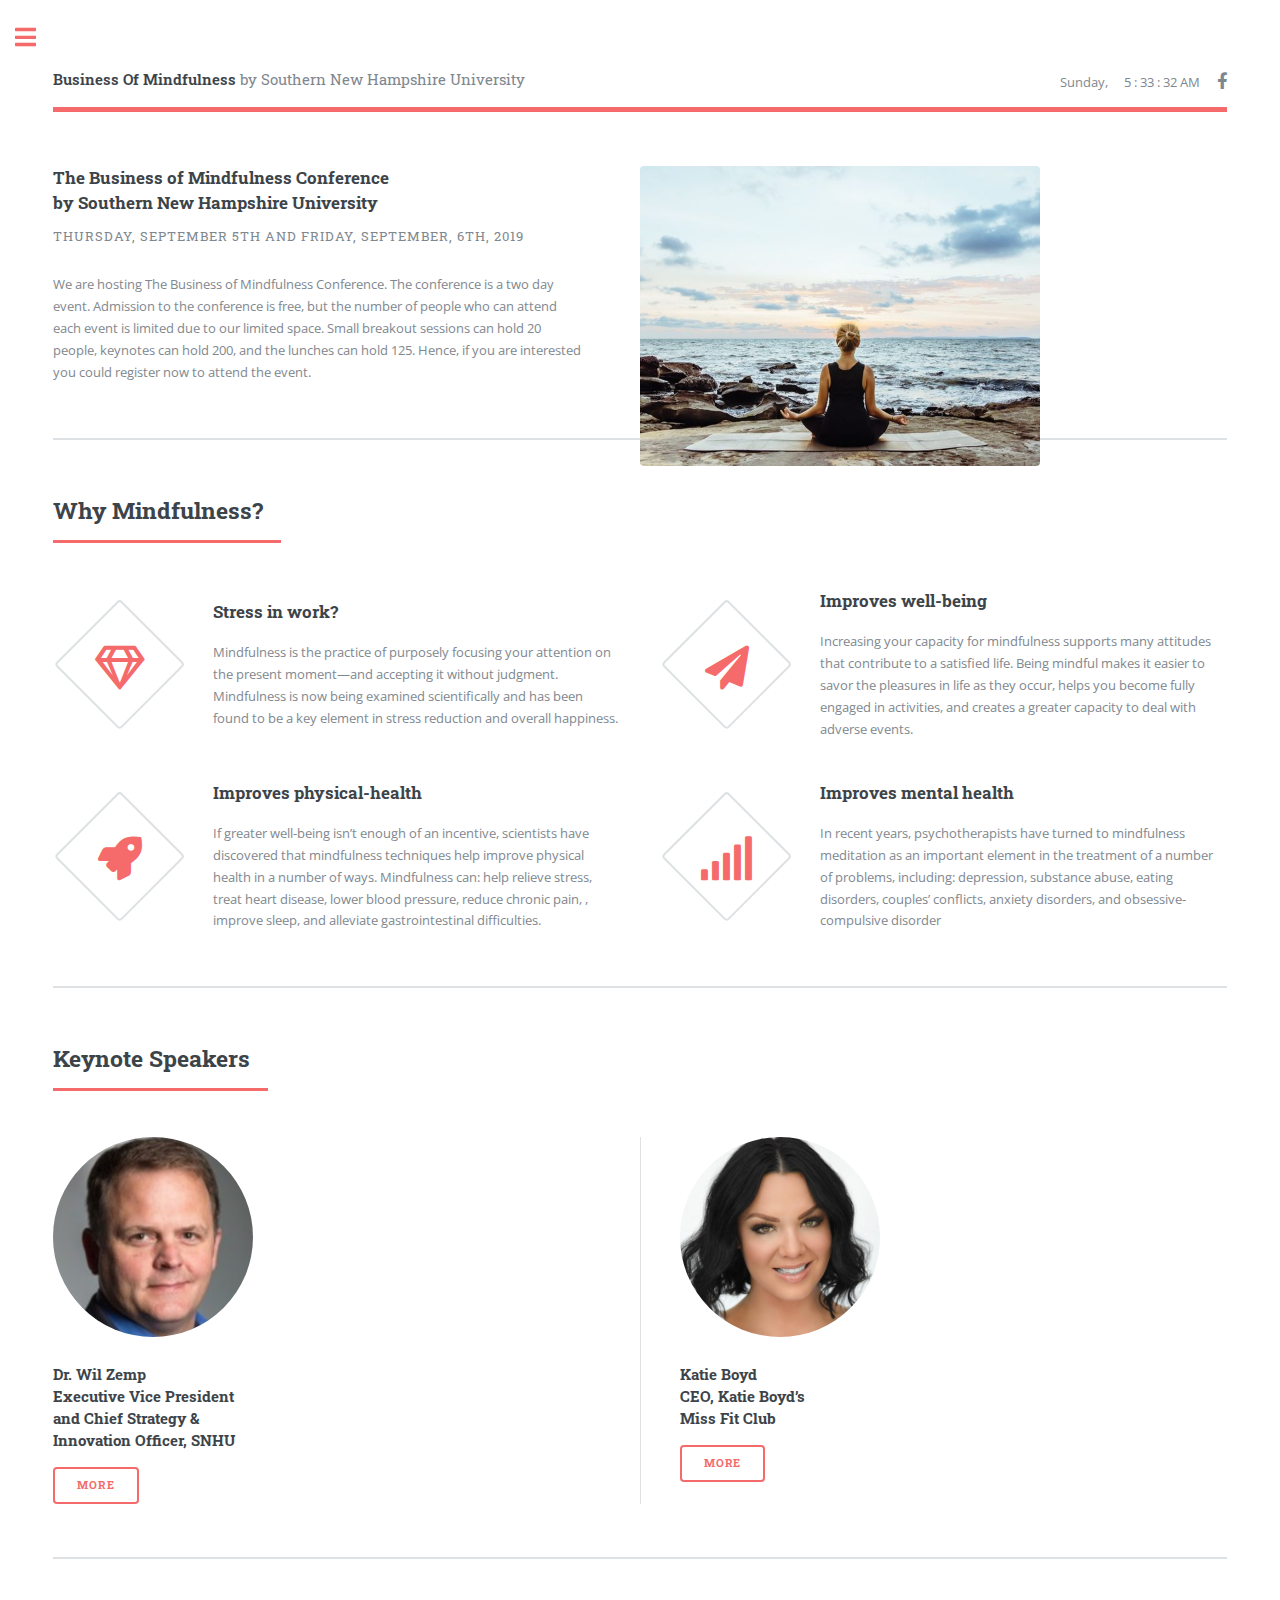
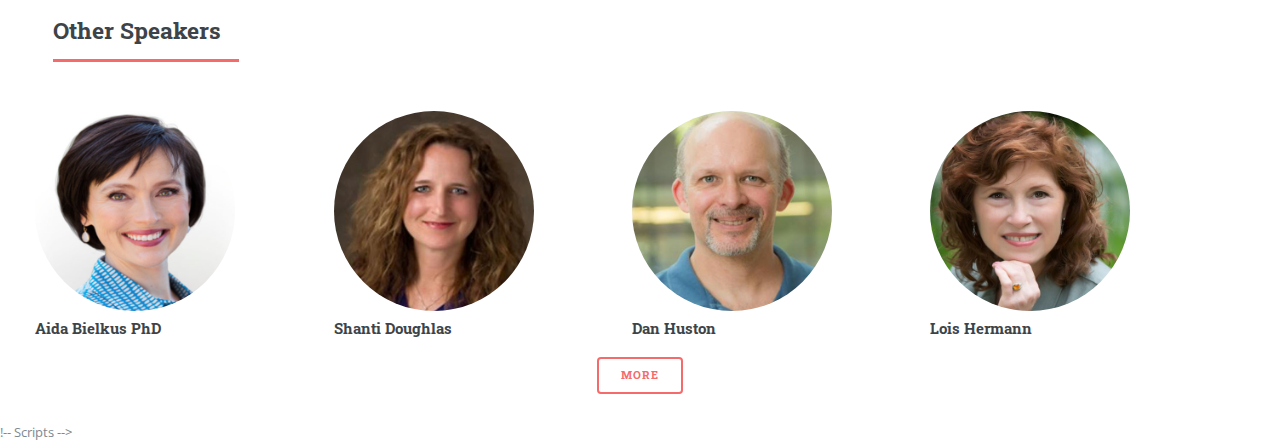
==== commit f6adca02: "Modifed files" ====
--- a/index.html
+++ b/index.html
@@ -194,8 +194,8 @@
                     <li>
                         <span class="opener">Mindfulness Team</span>
                         <ul>
-                            <li><a href="#">Keynote Speakers </a></li>
-                            <li><a href="#">Other Speakers</a></li>
+                            <li><a href="speakers.html">Keynote Speakers </a></li>
+                            <li><a href="otherspeakers.html">Other Speakers</a></li>
                             <li><a href="Team.html">Team</a></li>
                         </ul>
                     </li>
